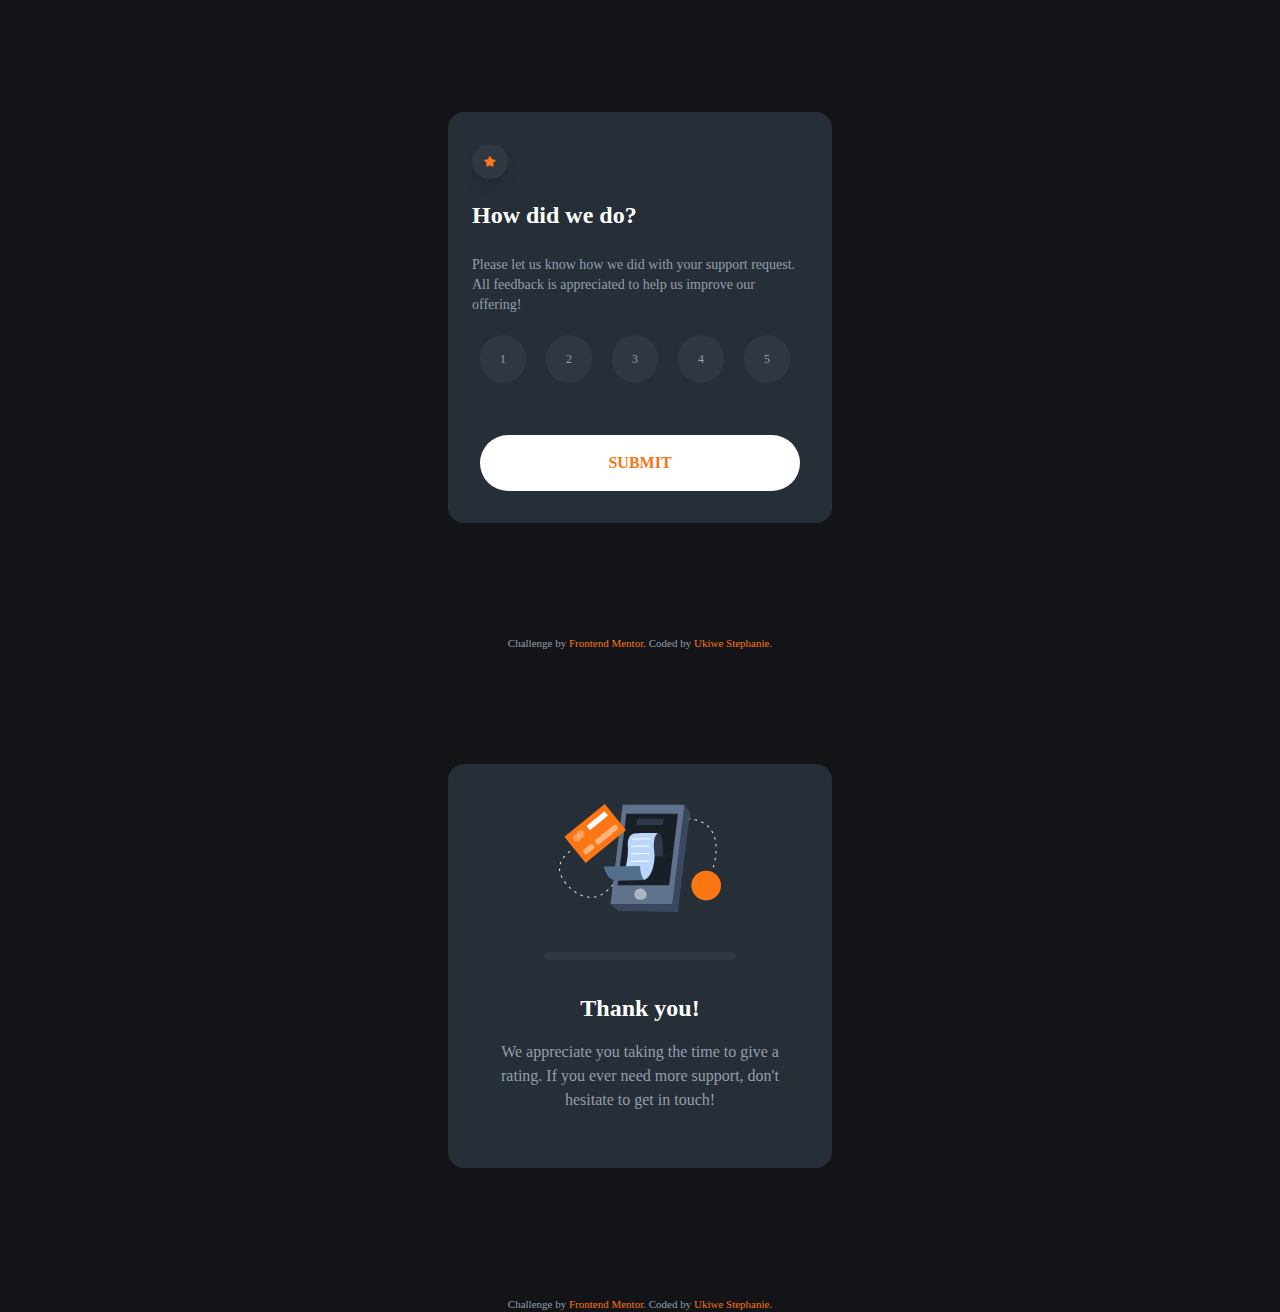
==== index.html @ 1b164dbb "position change" ====
<!DOCTYPE html>
<html lang="en">
<head>
  <meta charset="UTF-8">
  <meta name="viewport" content="width=device-width, initial-scale=1.0"> <!-- displays site properly based on user's device -->
  <link rel="icon" type="image/png" sizes="32x32" href="./images/favicon-32x32.png">
  <link rel="stylesheet" href="./pages/rating.css">
  <link href="./output.css" rel="stylesheet">
  <link href="https://fonts.google.com/specimen/Overpass">
  
  <title>Frontend Mentor | Interactive rating component</title>
</head>
<body class="body w-full h-full">
  <section id="rateCard">
    <!-- rating card -->
    <div  class="rating-card max-w-sm m-auto overflow-hidden rounded-2xl w-11/12 md:w-full md:h-full mt-20 md:mt-28">
      
        <!-- star icon -->
      <img class="star-icon rounded-full shadow-lg py-3 px-3 mx-5 mt-4 md:py-3 md:px-3  md:mx-6 md:mt-8 mb-2 md:mb-5 w-8 md:w-9" src="../images/icon-star.svg" alt="r-icon">

      <!-- text -->
      <div class="px-5 md:px-6">
        <h1 class="font-semibold text-xl md:text-2xl text-white mb-3 md:pb-3">How did we do?</h1>
      <p class="rate-text md:text-sm">Please let us know how we did with your support request. All feedback is appreciated to help us improve our offering!</p>
      
      <!-- rating numbers -->
      <div class="ratings text-white">
        <button class="rateButtons rounded-full text-xs rate-text py-2 px-3 mx-2 mt-7 mb-4 md:py-4 md:px-5 md:mx-2 md:my-5" data-rate="1"">1</button>
      <button class="rateButtons  rounded-full text-xs rate-text py-2 px-3 mx-2 mt-7 mb-4 md:py-4 md:px-5 md:mx-2 md:my-5" data-rate="2"">2</button>
      <button class="rateButtons  rounded-full text-xs rate-text py-2 px-3 mx-2 mt-7 mb-4 md:py-4 md:px-5 md:mx-2 md:my-5" data-rate="3"">3</button>
      <button class="rateButtons  rounded-full text-xs rate-text py-2 px-3 mx-2 mt-7 mb-4 md:py-4 md:px-5 md:mx-2 md:my-5" data-rate="4"">4</button>
      <button class="rateButtons  rounded-full text-xs rate-text py-2 px-3 mx-2 mt-7 mb-4 md:py-4 md:px-5 md:mx-2 md:my-5" data-rate="5"">5</button>
      </div>
    </div>

     <!-- sumbit button -->
     <div class="r-button flex justify-center">
       <button class="rating-submit font-semibold bg-white rounded-full w-11/12 md:w-10/12 h-12 md:h-14 mt-5 md:mt-8 md:mb-8" onclick="toggleButton()" data-submit ="10">SUBMIT <!--onclick="subRating() --> </button>
      </div>
     
      </div>

      <!-- FOOTER -->
      <div class="attribution mt-20 md:mt-28">
        Challenge by <a href="https://www.frontendmentor.io?ref=challenge" target="_blank">Frontend Mentor</a>. 
        Coded by <a href="#">Ukiwe Stephanie</a>.
      </div>
  </section>


  <!-- thankyou -->
<section id="thankYou">
        <div class="thankyouClass max-w-sm m-auto overflow-hidden rounded-2xl w-11/12 md:w-full md:h-full mt-20 md:mt-28">

          <!-- thank you icon -->
          <div class="t-img flex justify-center py-10">
            <img class="w-28 md:w-auto" src="../images/illustration-thank-you.svg" alt="t-icon">
          </div>
          
          <!-- text -->
          <p class="current_rating rounded-full flex justify-center w-auto mx-16 py-1 md:mx-24 md:py-1">  <span id="rating-value"></span></p>
          <!-- thank you note -->
          <div class="px-5 md:px-6 text-center">
            <h1 class="font-semibold text-xl md:text-2xl text-white py-4 md:pt-8">Thank you!</h1>
          <p class="rate-text px-6 md:px-3 text-sm md:text-base md:mb-14"> We appreciate you taking the time to give a rating. If you ever need more support, don't hesitate to get in touch!</p>
          </div>
        </div>

        <!-- FOOTER -->
        <div class="attribution mt-40 md:mt-32">
          Challenge by <a href="https://www.frontendmentor.io?ref=challenge" target="_blank">Frontend Mentor</a>. 
          Coded by <a href="#">Ukiwe Stephanie</a>.
        </div>
</section>



  <!-- JAVASCRIPT -->
  <script src="myRating.js"></script>
</body>
</html>
---- pages/rating.css ----
* {
    margin: 0;
    padding: 0;
}


/* /pseudo class */
.display{
    display: none;
  }

.body {
    background-color: #121417;
    font-family: Overpass;
}

.rating-card {
    background-color: #262e38;
    height: 70vh;
}

.star-icon {
    background-color: #7c87981a;
}

.rate-text {
    color: #959eac;
    /* font-family: cursive; */
    /* font-size: 0.76rem; */
}

.rateButtons {
background-color: #7c87981a;
}

.rateButtons:hover {
background-color: #fb7413;
}

.rating-submit {
    color: #fb7413;
}

.rating-submit:hover {
    background-color: #fb7413;
    color: #ffffff;
}

/* footer */
.attribution { 
    font-size: 11px; 
    text-align: center;
    color: #959eac; 
}

.attribution a { 
    color: #fb7413; 
}

/* span text */
.current_rating {
    background-color: #7c87981a;
    color: #fb7413;
}


/* THANK-YOU CARD */
.thankyouClass {
    background-color: #262e38;
    height: 70vh;
}

/* White: hsl(0, 0%, 100%)
- Light Grey: hsl(217, 12%, 63%)
- Medium Grey: hsl(216, 12%, 54%)
- Dark Blue: hsl(213, 19%, 18%)
- Very Dark Blue: hsl(216, 12%, 8%) */
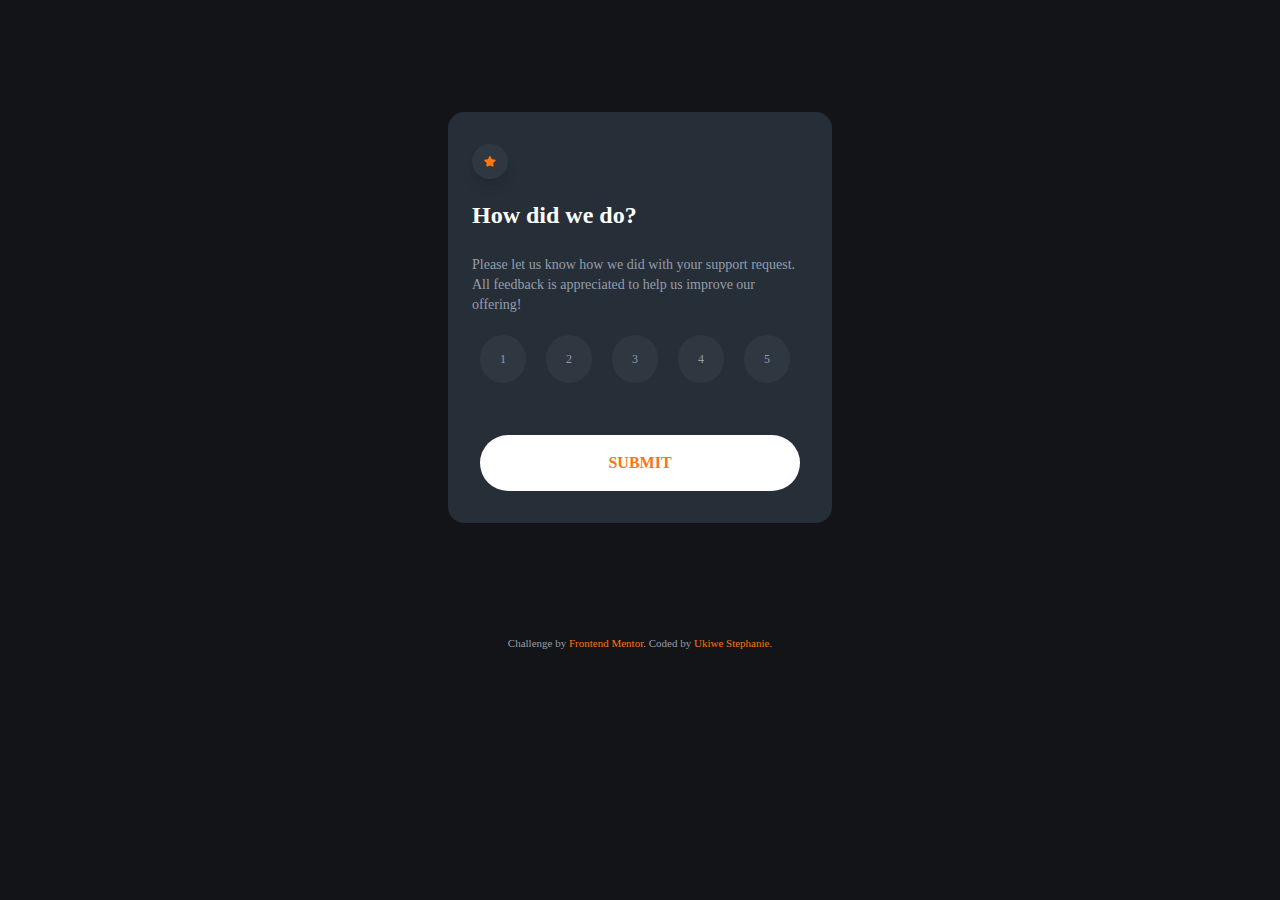
==== commit 34a74f18: "update" ====
--- a/index.html
+++ b/index.html
@@ -76,6 +76,6 @@
 
 
   <!-- JAVASCRIPT -->
-  <script src="myRating.js"></script>
+  <script src="./pages/myRating.js"></script>
 </body>
 </html>